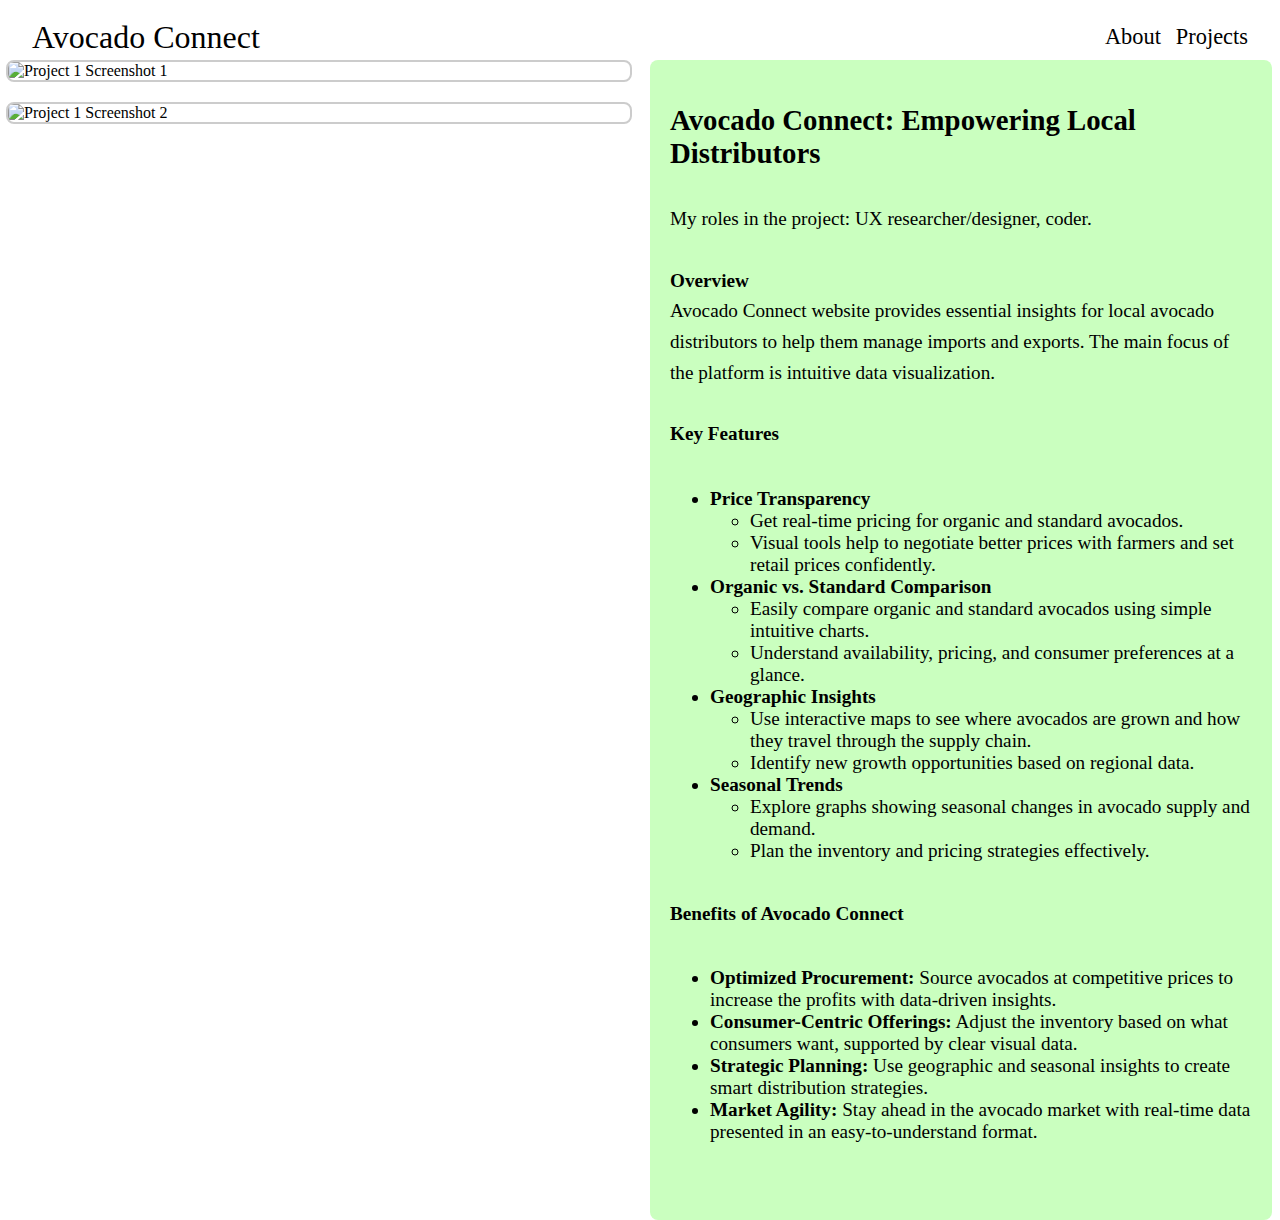
==== project1.html @ 6b5d762b "initial commit." ====
<!DOCTYPE html>
<html lang="en" xmlns="http://www.w3.org/1999/html">
<head>
    <meta charset="UTF-8">
    <meta name="viewport" content="width=device-width, initial-scale=1.0">
    <title>Project 1</title>
    <link rel="stylesheet" href="project1.css">
</head>
<body>
<header>
    <h1>Avocado Connect</h1>
    <nav>
        <ul>
<!--            <li><a href="index.html">Home</a></li>-->
            <li><a href="index.html">About</a></li>
            <li><a href="projects.html">Projects</a></li>
        </ul>
    </nav>
</header>

<div class="project-content">
    <div class="project-images">
        <img src="/img/avocado1.png" alt="Project 1 Screenshot 1" class="project-image">
        <img src="/img/avocado2.png" alt="Project 1 Screenshot 2" class="project-image">
    </div>
    <div class="project-description">
        <h2>Avocado Connect: Empowering Local Distributors</h2>
        <p>
            My roles in the project: UX researcher/designer, coder. <br><br>
            <b>Overview</b><br> Avocado Connect website provides essential insights for local avocado distributors to help
            them manage imports and exports. The main focus of the platform is intuitive data visualization.
            <br><br>


            <b>Key Features</b>
            <ul>
                <li><b>Price Transparency</b>
                    <ul>
                        <li>Get real-time pricing for organic and standard avocados.</li>
                        <li>Visual tools help to negotiate better prices with farmers and set retail prices confidently.</li>
                    </ul>
                </li>
                <li><b>Organic vs. Standard Comparison</b>
                    <ul>
                        <li>Easily compare organic and standard avocados using simple intuitive charts.</li>
                        <li>Understand availability, pricing, and consumer preferences at a glance.</li>
                    </ul>
                </li>
                <li><b>Geographic Insights</b>
                    <ul>
                        <li>Use interactive maps to see where avocados are grown and how they travel through the supply chain.</li>
                        <li>Identify new growth opportunities based on regional data.</li>
                    </ul>
                </li>
                <li><b>Seasonal Trends</b>
                    <ul>
                        <li>Explore graphs showing seasonal changes in avocado supply and demand.</li>
                        <li>Plan the inventory and pricing strategies effectively.</li>
                    </ul>
                </li>
            </ul>
            <br>
            <b>Benefits of Avocado Connect</b>
            <br>
            <ul>
                <li><b>Optimized Procurement:</b> Source avocados at competitive prices to increase the profits with data-driven insights.</li>
                <li><b>Consumer-Centric Offerings:</b> Adjust the inventory based on what consumers want, supported by clear visual data.</li>
                <li><b>Strategic Planning:</b> Use geographic and seasonal insights to create smart distribution strategies.</li>
                <li><b>Market Agility:</b> Stay ahead in the avocado market with real-time data presented in an easy-to-understand format.</li>
            </ul>
        </p>

    </div>
</div>

<footer>
    <p></p>
</footer>
</body>
</html>
---- project1.css ----
header {
    position: absolute;
    top: 0;
    left: 0;
    width: 100%;
    display: flex;
    justify-content: space-between;
    align-items: center;
    background-color: transparent; /* Keep the background transparent */
    padding: 0.5em 2em;
    z-index: 10;
}

header h1 {
    margin: 0;
    color: black; /* Set the color for the title */
    font-weight: normal;
    font-size: 2em;
    font-family: Futura;
}

nav ul {
    list-style-type: none; /* Remove bullets */
    /*margin: 0;*/
    padding: 0;
    display: flex; /* Make links horizontal */
    gap: 15px; /* Space between navigation items */
    margin-right: 4em;
}

nav ul li {
    margin: 0; /* Space between links */
}

nav ul li a {
    text-decoration: none; /* Remove underline */
    color: black; /* Change link color */
    font-size: 1.4em;
    font-family: Futura;
}

nav ul li a:hover {
    text-decoration: underline;
}

/* Project page container */
.project-content {
    display: grid;
    grid-template-columns: 1fr 1fr; /* Two equal columns */
    grid-gap: 20px; /* Space between columns */
    /*padding: 60px;*/
    margin-top: 60px;
    height: 80vh; /* Adjust height to fit most of the screen */
}

/* Project images container */
.project-images {
    display: flex;
    flex-direction: column;
    justify-content: flex-start;
    align-items: center;
    gap: 20px; /* Space between images */
}

/* Styling for project images */
.project-image {
    width: 100%; /* Make the images responsive */
    height: auto; /* Maintain aspect ratio */
    border: 2px solid #ccc; /* Optional border */
    border-radius: 8px; /* Optional rounded corners */
}

/* Project description styling */
.project-description {
    display: flex;
    flex-direction: column;
    justify-content: flex-start;
    padding: 20px;
    background-color: #caffbf; /* Light background color */
    border-radius: 8px; /* Optional rounded corners */
    color: black; /* Text color */
    font-family: Futura;
    font-size: 1.2em;
}

.project-description h2 {
    margin-bottom: 15px;
    font-family: Futura;
}

.project-description p {
    line-height: 1.6; /* Improve readability */
}

/* Footer styling */
footer {
    text-align: center;
    padding: 1em;
    color: white;
    background-color: transparent; /* Transparent background */
    z-index: 10;
    position: relative; /* Keep footer at bottom */
}
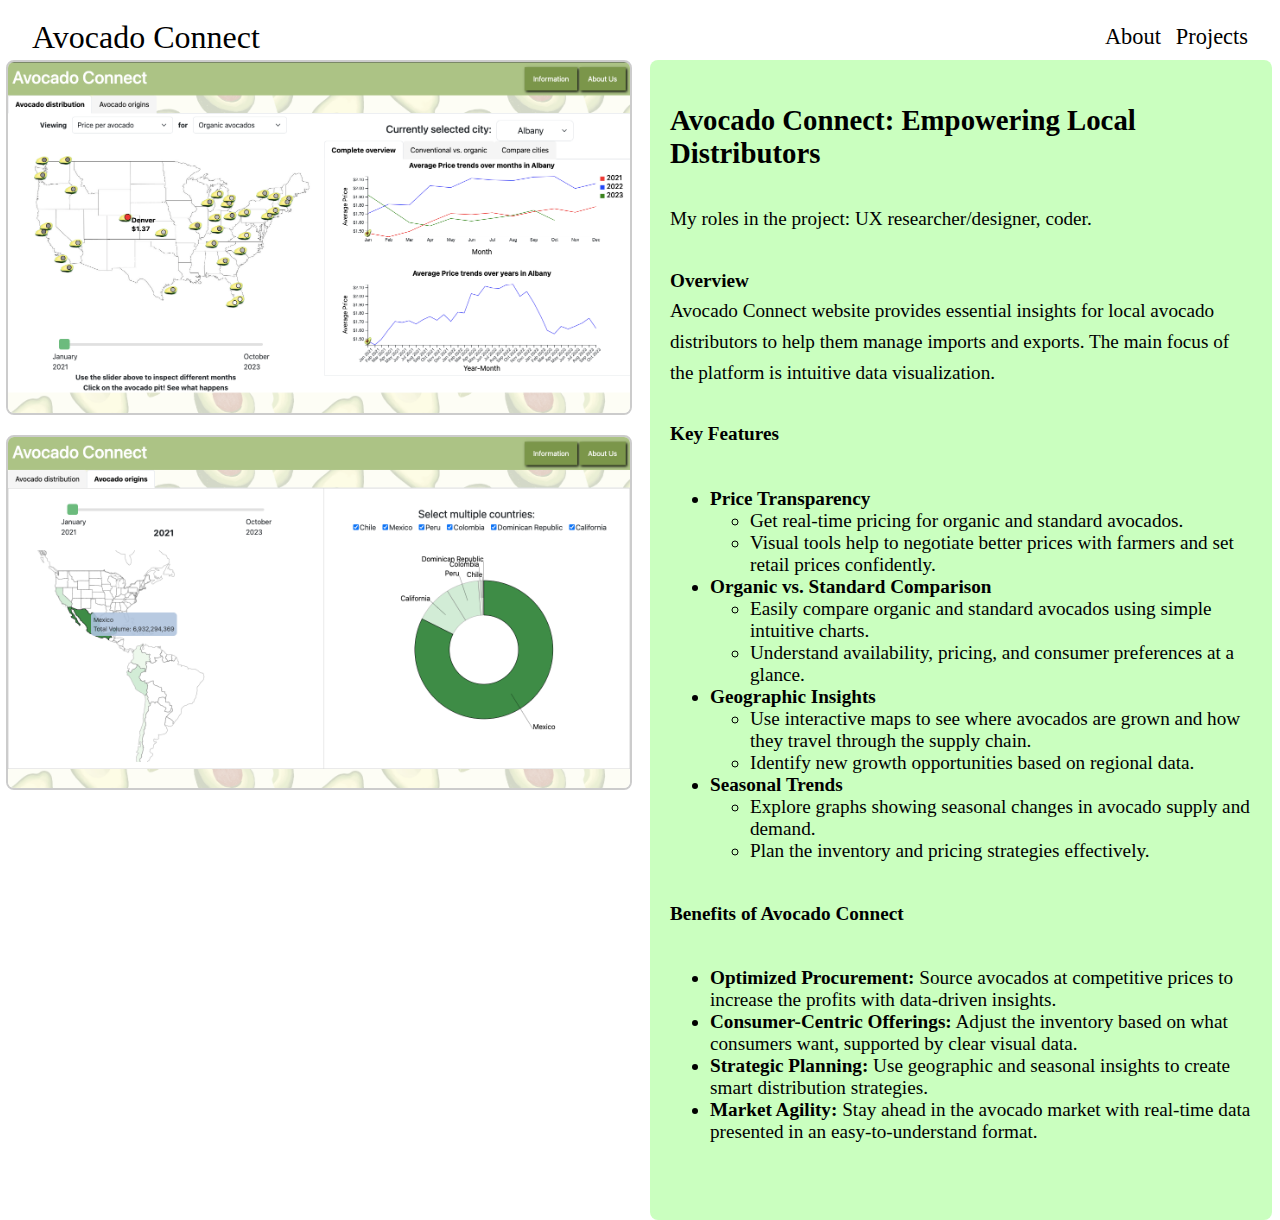
==== commit 82aaf0cc: "Update project1.html" ====
--- a/project1.html
+++ b/project1.html
@@ -20,8 +20,8 @@
 
 <div class="project-content">
     <div class="project-images">
-        <img src="/img/avocado1.png" alt="Project 1 Screenshot 1" class="project-image">
-        <img src="/img/avocado2.png" alt="Project 1 Screenshot 2" class="project-image">
+        <img src="/img/avocado1.jpg" alt="Project 1 Screenshot 1" class="project-image">
+        <img src="/img/avocado2.jpg" alt="Project 1 Screenshot 2" class="project-image">
     </div>
     <div class="project-description">
         <h2>Avocado Connect: Empowering Local Distributors</h2>
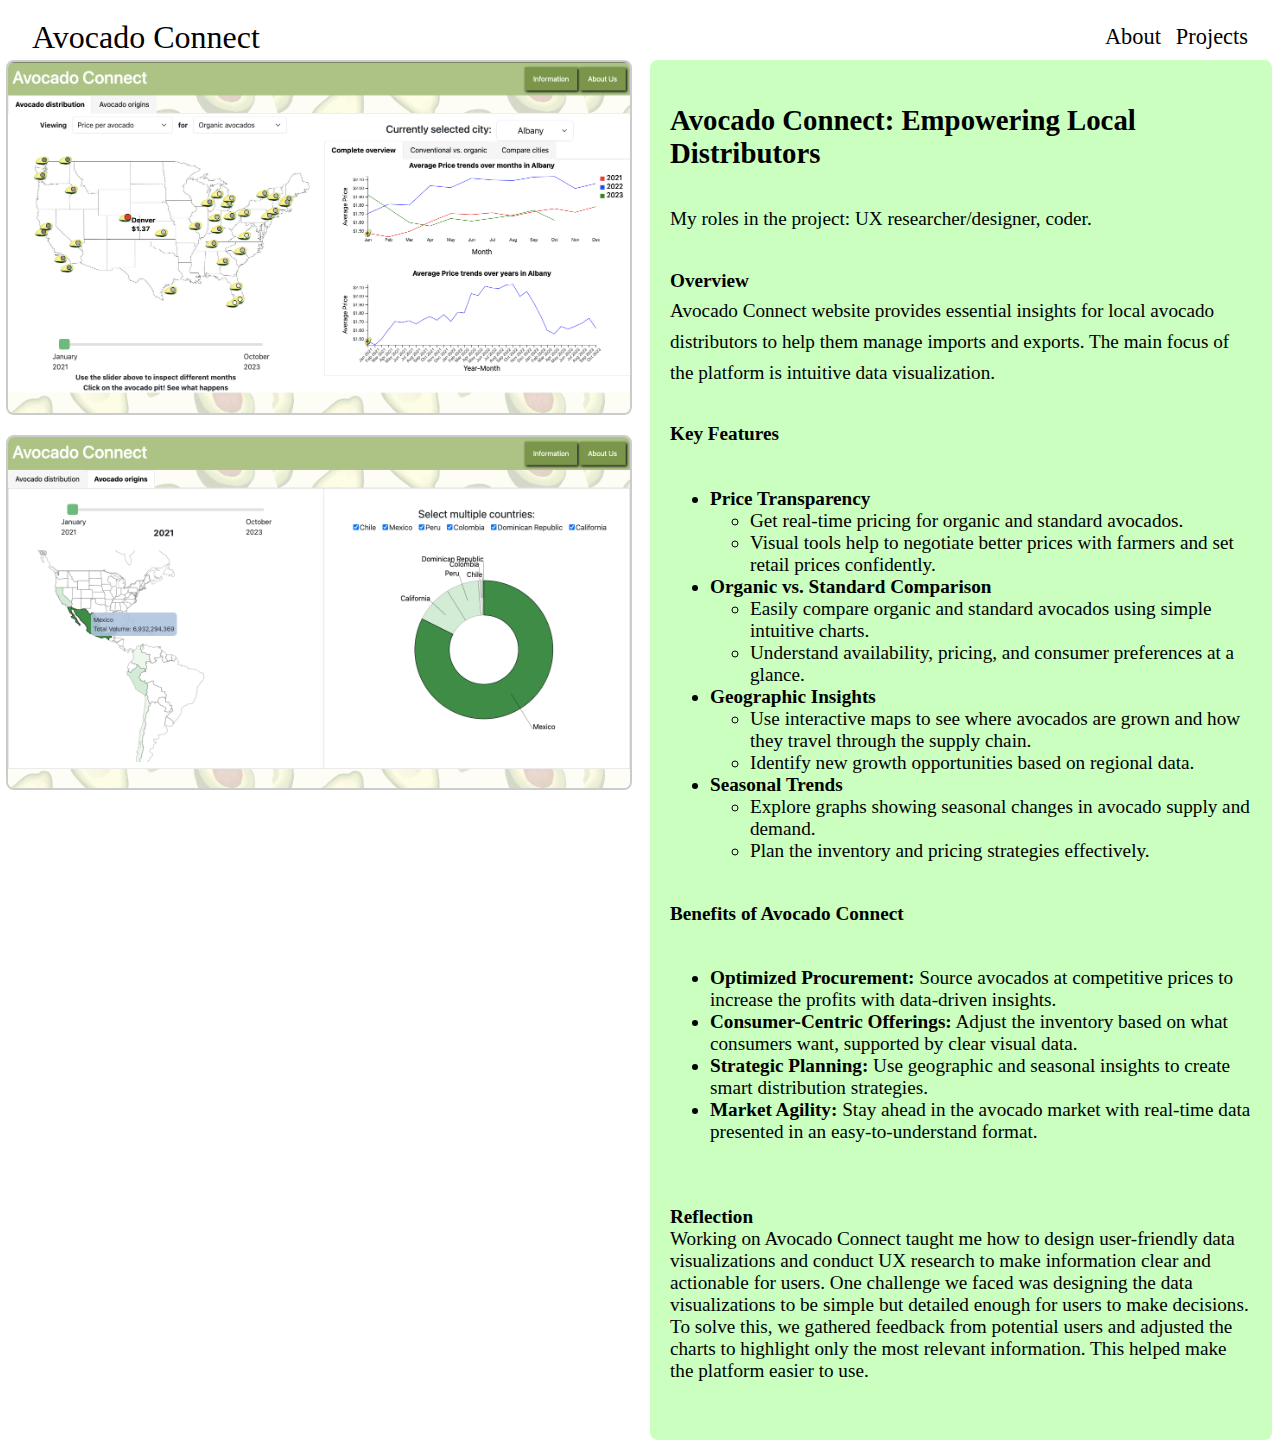
==== commit aa81a43b: "Update project1.html" ====
--- a/project1.html
+++ b/project1.html
@@ -20,8 +20,8 @@
 
 <div class="project-content">
     <div class="project-images">
-        <img src="/img/avocado1.jpg" alt="Project 1 Screenshot 1" class="project-image">
-        <img src="/img/avocado2.jpg" alt="Project 1 Screenshot 2" class="project-image">
+        <img src="img/avocado1.jpg" alt="Project 1 Screenshot 1" class="project-image">
+        <img src="img/avocado2.jpg" alt="Project 1 Screenshot 2" class="project-image">
     </div>
     <div class="project-description">
         <h2>Avocado Connect: Empowering Local Distributors</h2>
@@ -68,6 +68,14 @@
                 <li><b>Strategic Planning:</b> Use geographic and seasonal insights to create smart distribution strategies.</li>
                 <li><b>Market Agility:</b> Stay ahead in the avocado market with real-time data presented in an easy-to-understand format.</li>
             </ul>
+        <br><br>
+        <b>Reflection</b>
+        
+        Working on Avocado Connect taught me how to design user-friendly data 
+        visualizations and conduct UX research to make information clear and actionable for users.
+        One challenge we faced was designing the data visualizations to be simple but detailed enough for 
+        users to make decisions. To solve this, we gathered feedback from potential users and adjusted the 
+        charts to highlight only the most relevant information. This helped make the platform easier to use.
         </p>
 
     </div>
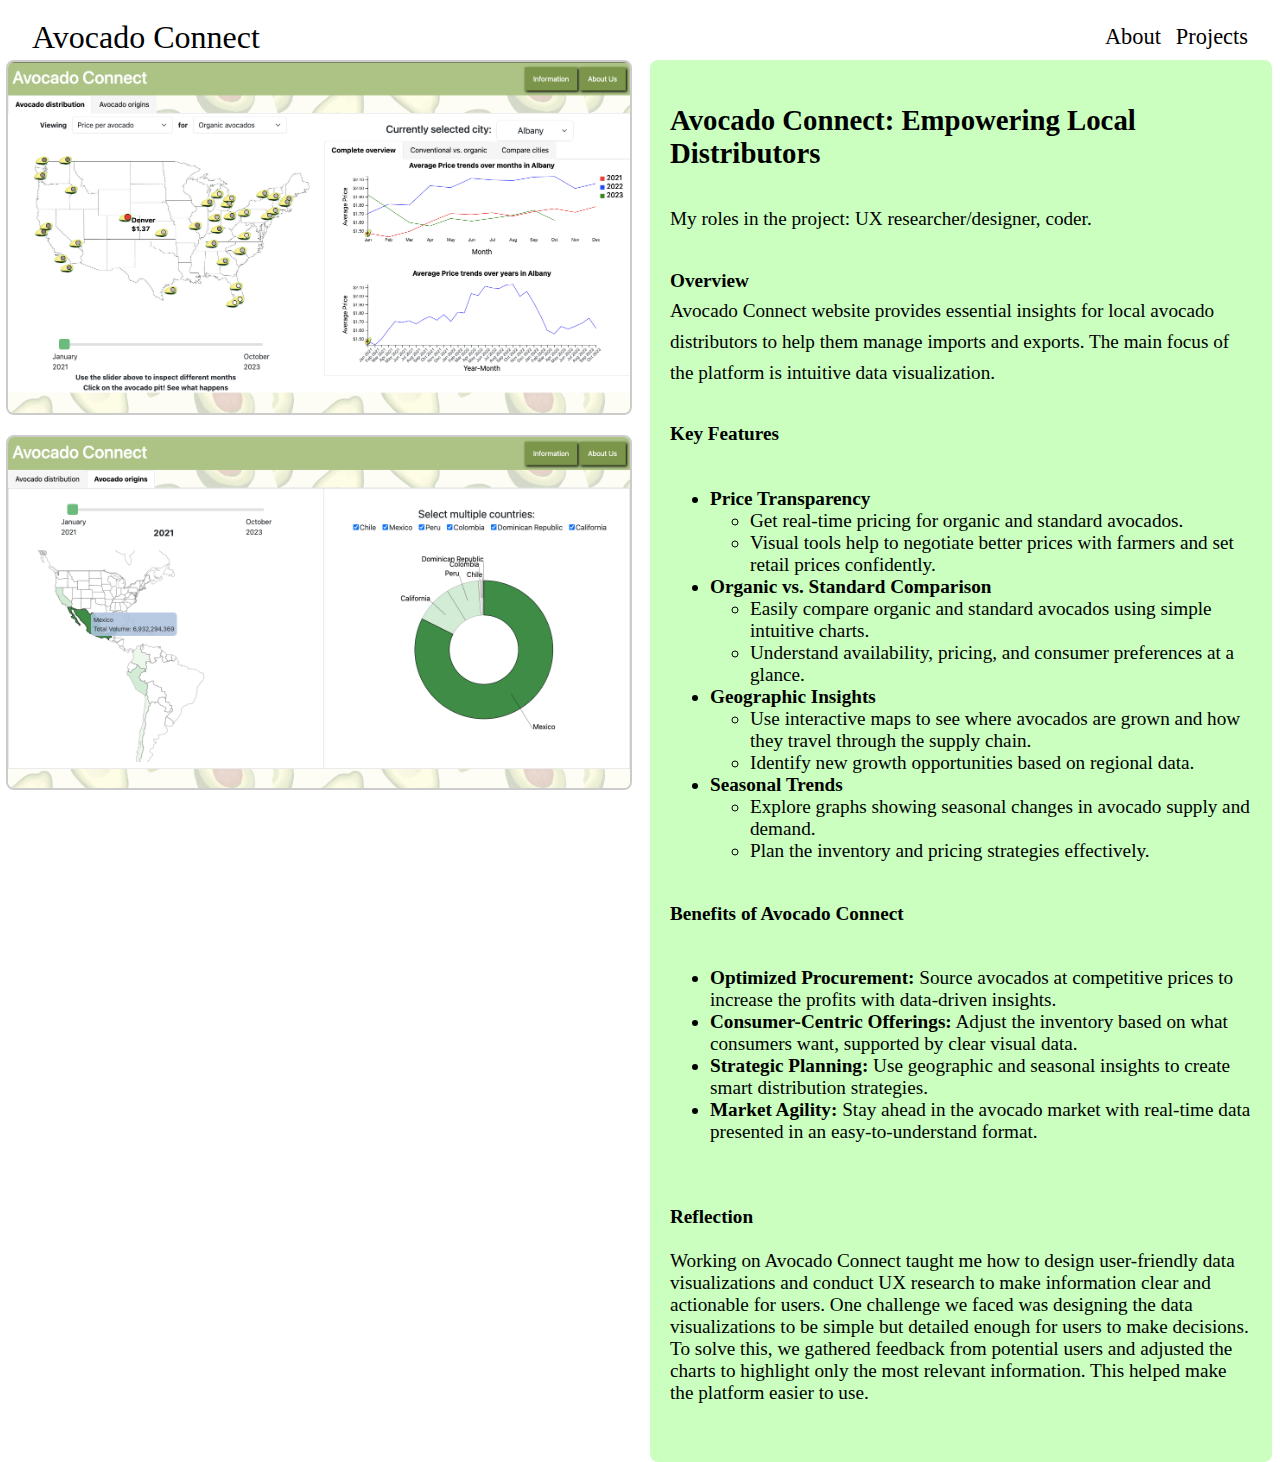
==== commit b82d43e0: "Update project1.html" ====
--- a/project1.html
+++ b/project1.html
@@ -69,7 +69,7 @@
                 <li><b>Market Agility:</b> Stay ahead in the avocado market with real-time data presented in an easy-to-understand format.</li>
             </ul>
         <br><br>
-        <b>Reflection</b>
+        <b>Reflection</b><br>
         
         Working on Avocado Connect taught me how to design user-friendly data 
         visualizations and conduct UX research to make information clear and actionable for users.
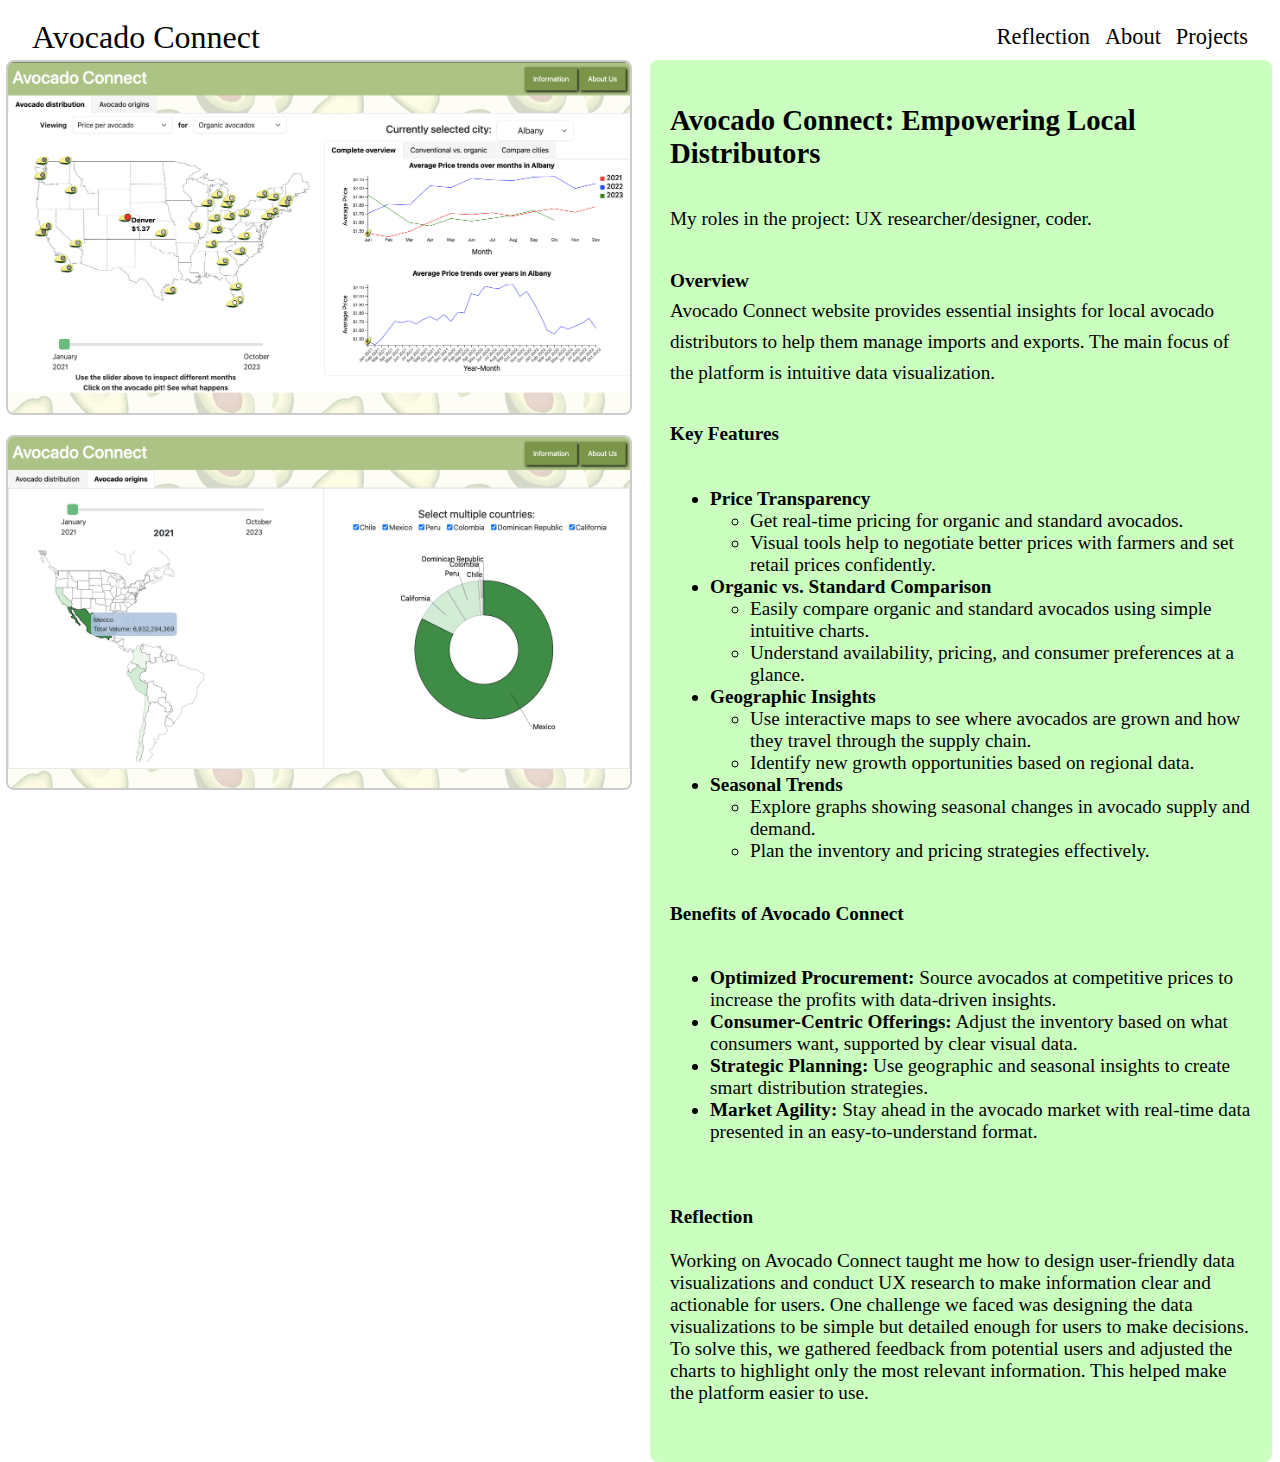
==== commit 9b7d32d5: "Update project1.html" ====
--- a/project1.html
+++ b/project1.html
@@ -11,7 +11,7 @@
     <h1>Avocado Connect</h1>
     <nav>
         <ul>
-<!--            <li><a href="index.html">Home</a></li>-->
+            <li><a href="reflection.html">Reflection</a></li>
             <li><a href="index.html">About</a></li>
             <li><a href="projects.html">Projects</a></li>
         </ul>
